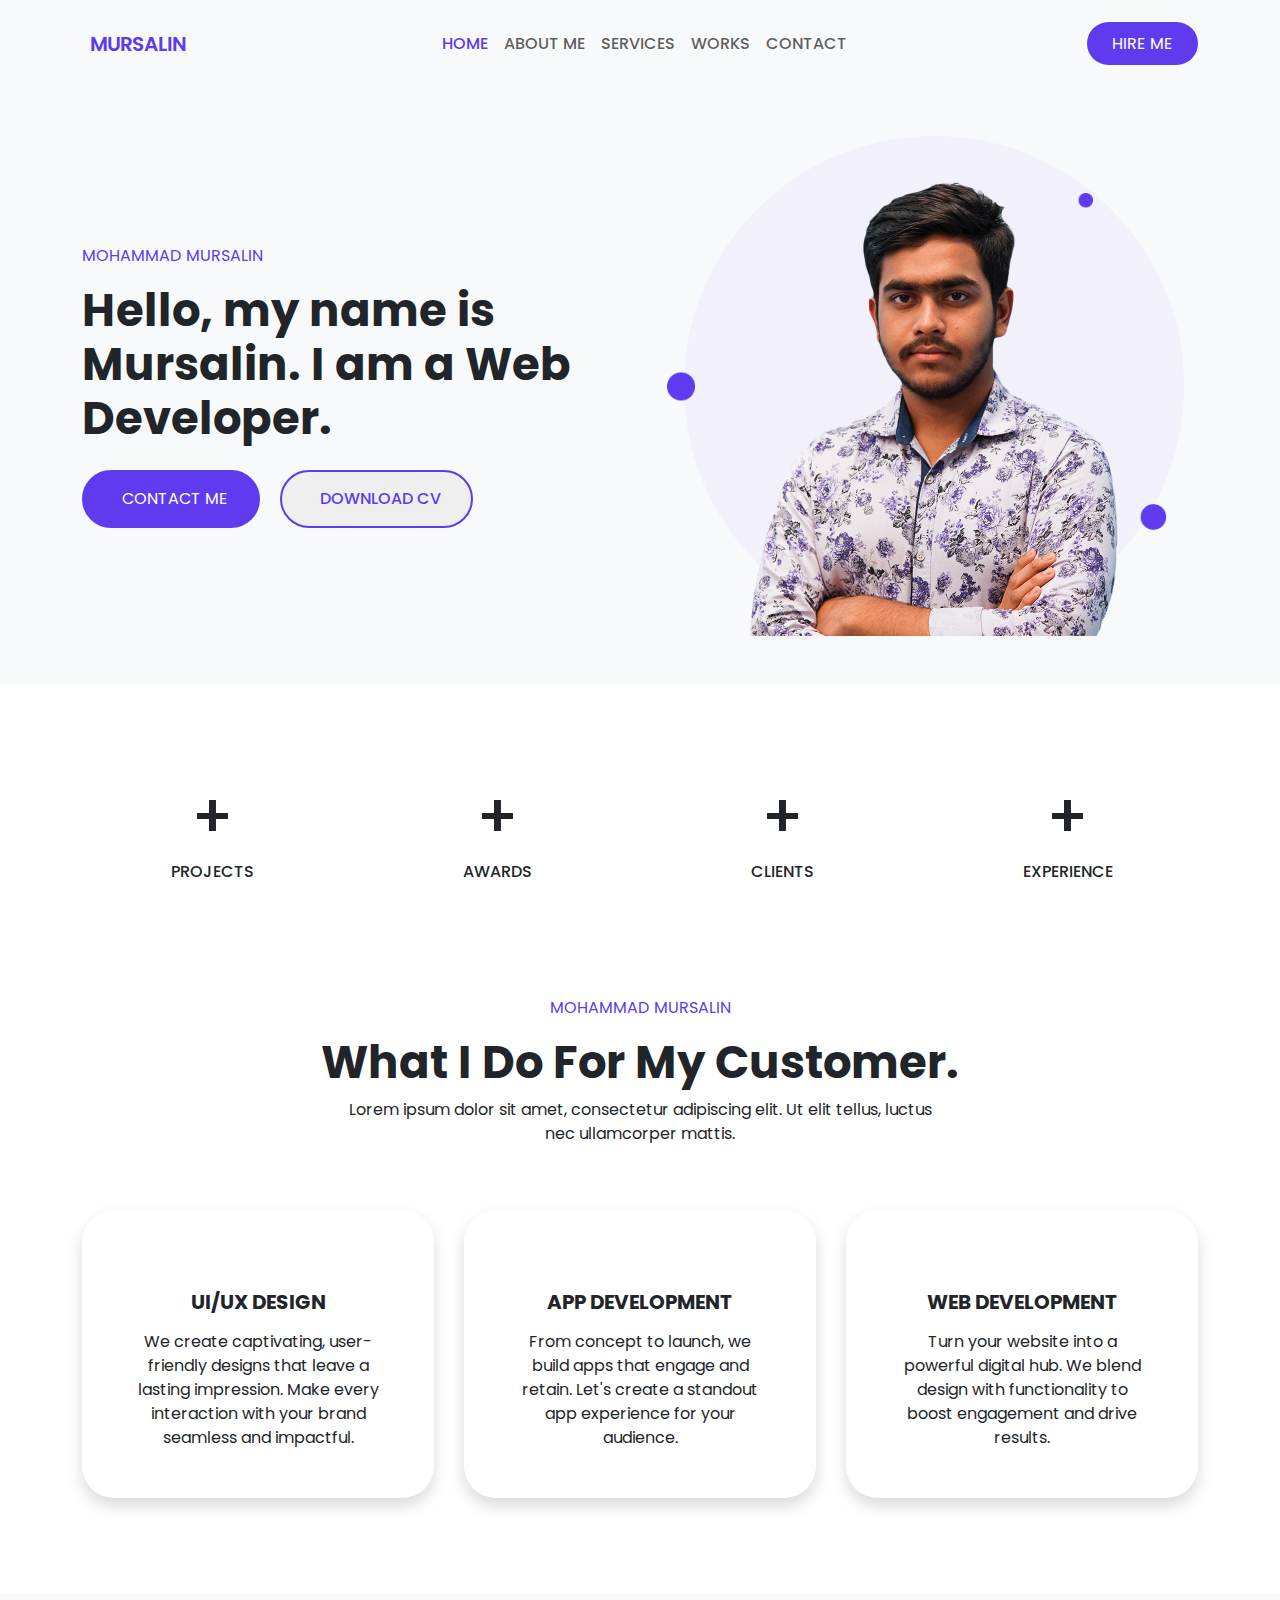
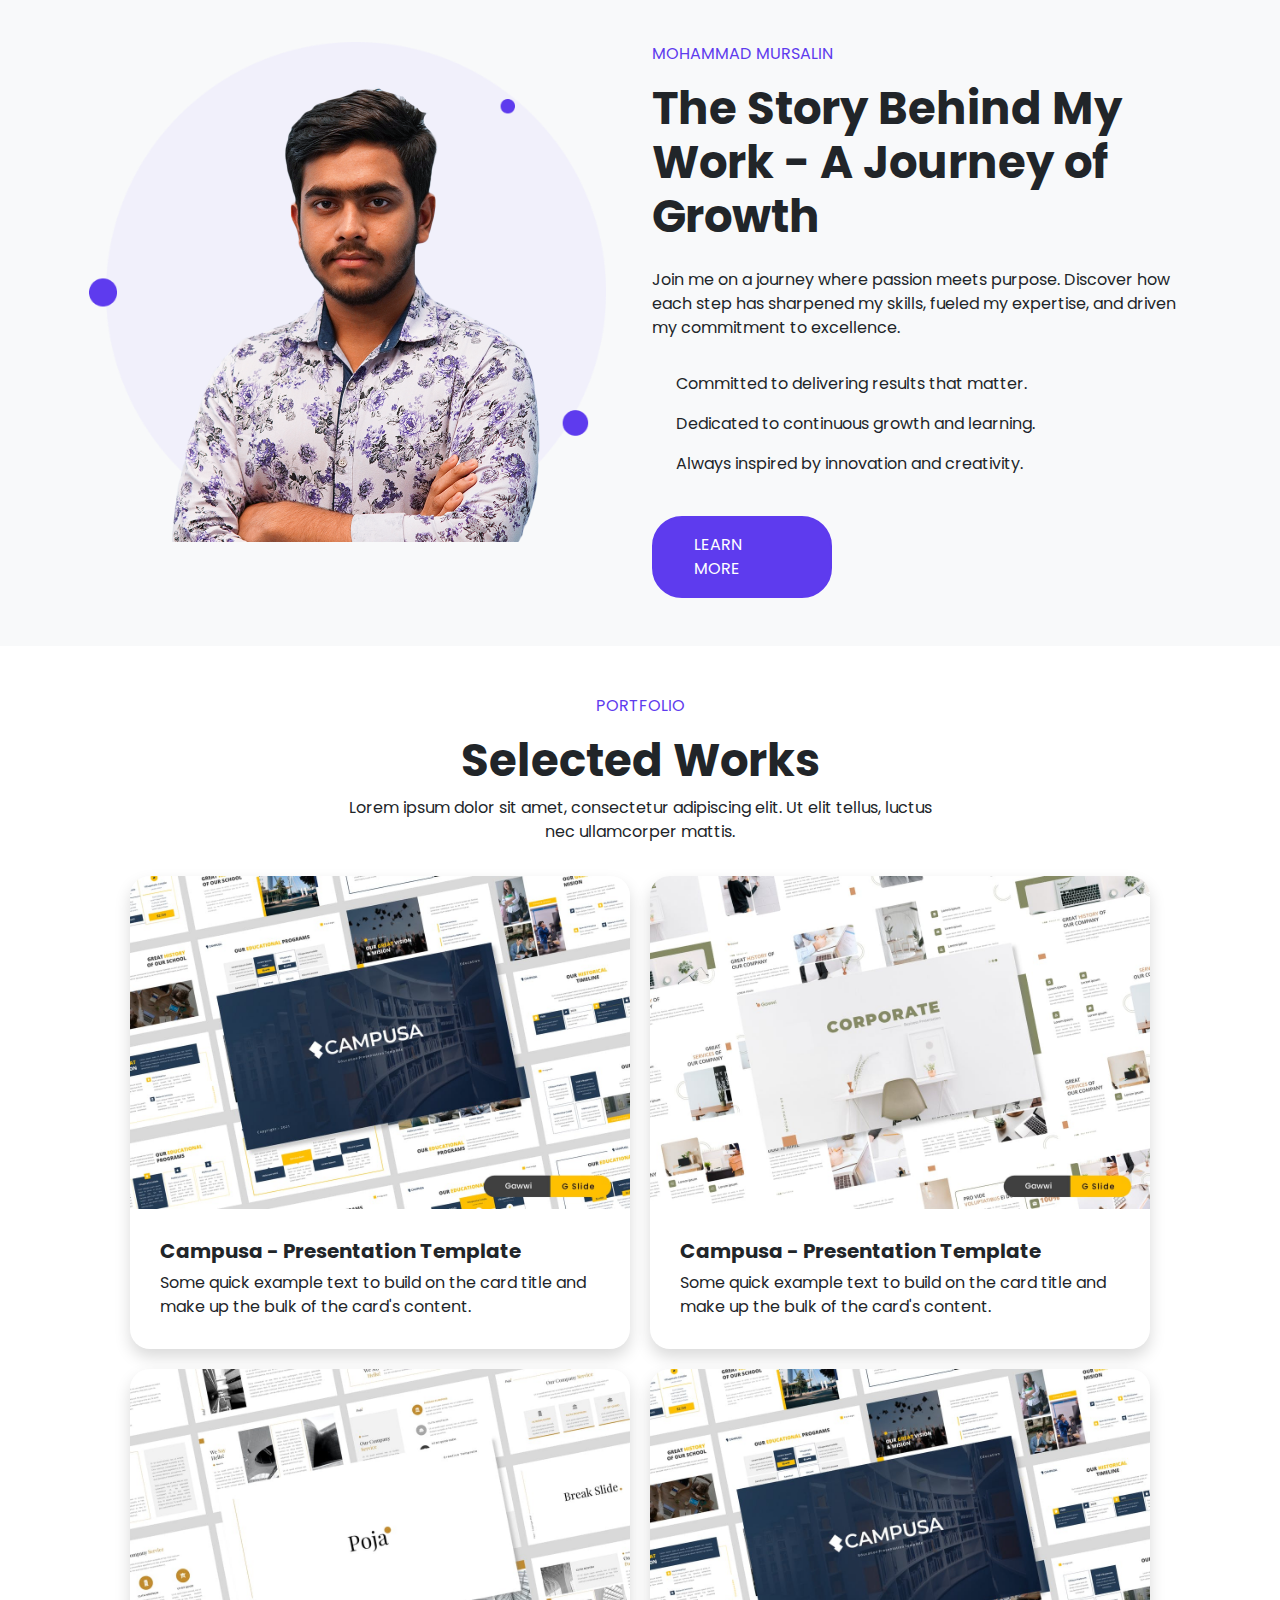
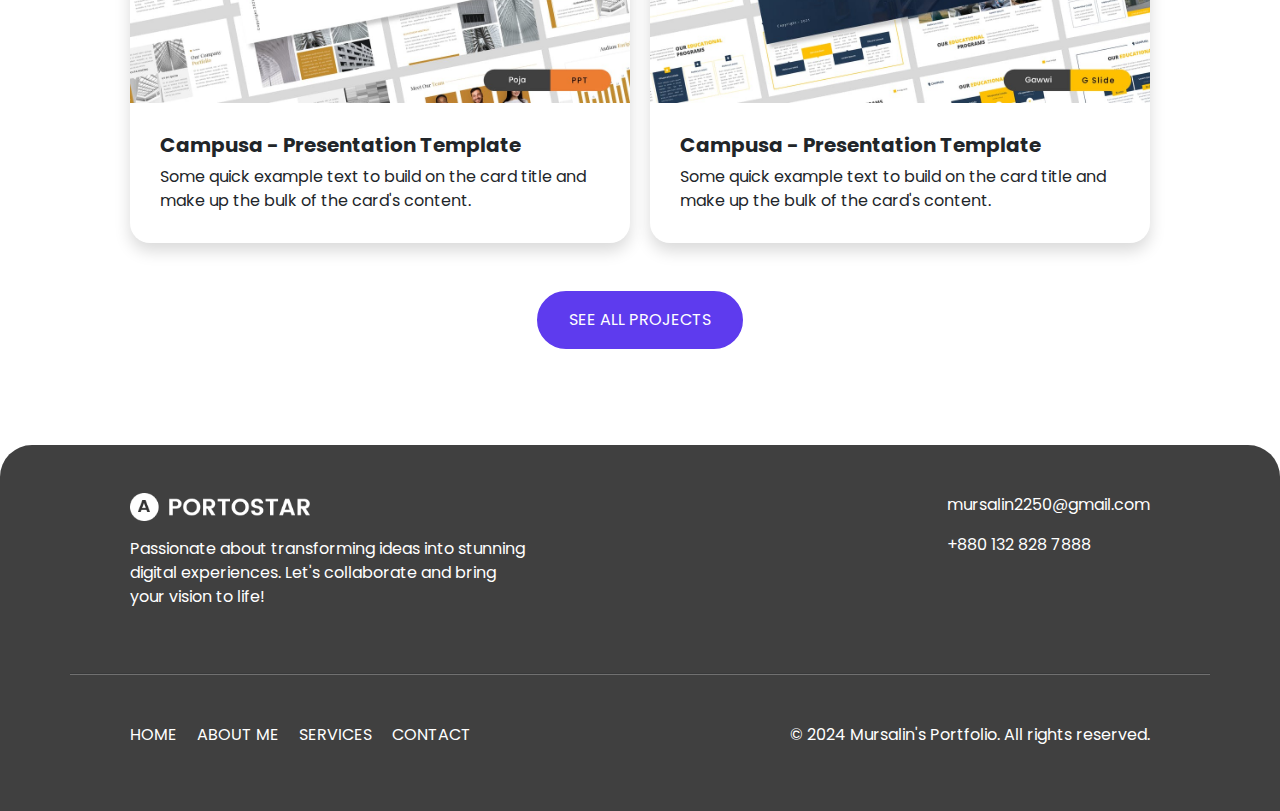
==== index.html @ ef300807 "Add files via upload" ====
<!DOCTYPE html>
<html lang="en">
<head>
    <meta charset="UTF-8">
    <meta name="viewport" content="width=device-width, initial-scale=1.0">
    <title>Welcome to Mursalin's Portfolio - Home</title>
    <link rel="stylesheet" href="style.css">
    <link rel="stylesheet" href="https://cdnjs.cloudflare.com/ajax/libs/font-awesome/6.6.0/css/all.min.css" integrity="sha512-Kc323vGBEqzTmouAECnVceyQqyqdsSiqLQISBL29aUW4U/M7pSPA/gEUZQqv1cwx4OnYxTxve5UMg5GT6L4JJg==" crossorigin="anonymous" referrerpolicy="no-referrer" />
    <link rel="preconnect" href="https://fonts.googleapis.com">
    <link rel="preconnect" href="https://fonts.gstatic.com" crossorigin>
    <link href="https://fonts.googleapis.com/css2?family=Inter:ital,opsz,wght@0,14..32,100..900;1,14..32,100..900&family=Poppins:ital,wght@0,100;0,200;0,300;0,400;0,500;0,600;0,700;0,800;0,900;1,100;1,200;1,300;1,400;1,500;1,600;1,700;1,800;1,900&display=swap" rel="stylesheet">
    <link href="https://cdn.jsdelivr.net/npm/bootstrap@5.3.3/dist/css/bootstrap.min.css" rel="stylesheet" integrity="sha384-QWTKZyjpPEjISv5WaRU9OFeRpok6YctnYmDr5pNlyT2bRjXh0JMhjY6hW+ALEwIH" crossorigin="anonymous">
</head>
<body>
    <nav class="navbar navbar-expand-lg py-4 bg-body-tertiary ">
        <div class="container">
        <a class="navbar-brand d-flex align-items-center" href="index.html" style="font-weight: 600; color: #5E3BEE;"><i class="fa-brands fa-monero fs-3 pe-2"></i> MURSALIN</a>
            <button class="navbar-toggler shadow-none border-0" type="button" data-bs-toggle="collapse" data-bs-target="#navbarSupportedContent" aria-controls="navbarSupportedContent" aria-expanded="false" aria-label="Toggle navigation">
            <img src="images/menu.png" alt="" style="width: 25px;">
            </button>
            <div class="collapse navbar-collapse" id="navbarSupportedContent">
            <ul class="navbar-nav mx-auto mb-2 mb-lg-0">
                <li class="nav-item">
                <a class="nav-link active" aria-current="page" href="index.html">HOME</a>
                </li>
                <li class="nav-item">
                <a class="nav-link" href="about.html">ABOUT ME</a>
                </li>
                <li class="nav-item">
                <a class="nav-link" href="service.html">SERVICES</a>
                </li>
                <li class="nav-item">
                <a class="nav-link" href="work.html">WORKS</a>
                </li>
                <li class="nav-item">
                <a class="nav-link" href="contact.html">CONTACT</a>
                </li>
            </ul>
            <div>
                <a href="contact.html" class="hire-btn"> HIRE ME <i class="fa-solid fa-paper-plane"></i></a>
            </div>
            </div>
        </div>
    </nav>
    <header class="py-5 mb-5 bg-body-tertiary">
        <div class="container">
            <div class="row align-items-center justify-content-center">
                <div class="col-lg-6 col-md-12 col-sm-12 d-flex flex-column">
                    <p class="title">MOHAMMAD MURSALIN</p>
                    <h1>Hello, my name is Mursalin. I am a Web Developer.</h1>
                    <div class="header-btn d-flex flex-wrap pt-3" style="gap: 20px;">
                        <a href="contact.html" class="btn-1"><i class="fa-regular fa-envelope pe-2"></i> CONTACT ME</a>
                        <button type="submit" onclick="window.open('Mursalin\'s CV.pdf')" class="btn-2" style="transition: .5s;"></i> <i class="fa-solid fa-file-arrow-down pe-2"></i> DOWNLOAD CV</button>
                    </div>
                </div>
                <div class="col-lg-6 col-md-12 col-sm-12">
                    <div class="background d-flex align-items-center justify-content-center self-image">
                        <img src="images/Mursalin_PNG.png" alt="">
                    </div>
                </div>
            </div>
        </div>
    </header>
    
    <div class="glory py-5">
        <div class="container">
            <div class="row text-center">
                <div class="col">
                    <div class="counter d-flex flex-column align-items-center">
                        <div class="d-flex align-items-center">
                            <h2 class="timer count-title count-number" data-to="100" data-speed="1500"></h2>
                            <h2 style="font-size: 60px;">+</h2>
                        </div>
                        <p class="count-text ">PROJECTS</p>
                    </div>
                </div>
                <div class="col">
                    <div class="counter d-flex flex-column align-items-center">
                        <div class="d-flex align-items-center">
                            <h2 class="timer count-title count-number" data-to="40" data-speed="1500"></h2>
                            <h2 style="font-size: 60px;">+</h2>
                        </div>
                        <p class="count-text ">AWARDS</p>
                    </div>
                </div>
                <div class="col">
                    <div class="counter d-flex flex-column align-items-center">
                        <div class="d-flex align-items-center">
                            <h2 class="timer count-title count-number" data-to="70" data-speed="1500"></h2>
                            <h2 style="font-size: 60px;">+</h2>
                        </div>
                        <p class="count-text ">CLIENTS  </p>
                    </div>
                </div>
                <div class="col">
                    <div class="counter d-flex flex-column align-items-center">
                        <div class="d-flex align-items-center">
                            <h2 class="timer count-title count-number" data-to="10" data-speed="1500"></h2>
                            <h2 style="font-size: 60px;">+</h2>
                        </div>
                        <p class="count-text">EXPERIENCE</p>
                    </div>
                </div>
            </div>
        </div>
    </div>
    <div class="services text-center py-5">
        <div class="container">
            <div class="row justify-content-center">
                <div class="title-head d-flex flex-column align-items-center">
                    <p class="title">MOHAMMAD MURSALIN</p>
                    <h1>What I Do For My Customer.</h1>
                    <p>Lorem ipsum dolor sit amet, consectetur adipiscing elit. Ut elit tellus, luctus nec ullamcorper mattis.</p>
                </div>
                <div class="d-flex flex-wrap my-5 services-card" style="gap: 30px;">
                    <div class="card-body d-flex flex-column align-items-center p-5 shadow rounded-5">
                        <i class="fa-brands fa-uikit fs-1 my-3" style="color: #5E3BEE;"></i>
                        <h5 class="card-title text-center fw-bold mb-3">UI/UX DESIGN</h5>
                        <p class="card-text text-center">We create captivating, user-friendly designs that leave a lasting impression. Make every interaction with your brand seamless and impactful.</p>
                    </div>
                    <div class="card-body d-flex flex-column align-items-center p-5 shadow rounded-5">
                        <i class="fa-solid fa-terminal fs-1 my-3" style="color: #5E3BEE;"></i>
                        <h5 class="card-title text-center fw-bold mb-3">APP DEVELOPMENT</h5>
                        <p class="card-text text-center">From concept to launch, we build apps that engage and retain. Let's create a standout app experience for your audience.</p>
                    </div>
                    <div class="card-body d-flex flex-column align-items-center p-5 shadow rounded-5">
                        <i class="fa-solid fa-code fs-1 my-3" style="color: #5E3BEE;"></i>
                        <h5 class="card-title text-center fw-bold mb-3">WEB DEVELOPMENT</h5>
                        <p class="card-text text-center">Turn your website into a powerful digital hub. We blend design with functionality to boost engagement and drive results.</p>
                    </div>
                </div>
            </div>
        </div>
    </div>
    <div class="about py-5 bg-body-tertiary">
        <div class="container">
            <div class="row">
                <div class="col-lg-6 col-md-12 col-sm-12">
                    <div class="background d-flex align-items-center justify-content-center self-image me-3">
                        <img src="images/Mursalin_PNG.png" alt="">
                    </div>
                </div>
                <div class="col-lg-6 col-md-12 col-sm-12 about-details d-flex flex-column">
                    <p class="title">MOHAMMAD MURSALIN</p>
                    <h1 class="pb-3">The Story Behind My Work - A Journey of Growth</h1>
                    <p class="pb-3">Join me on a journey where passion meets purpose. Discover how each step has sharpened my skills, fueled my expertise, and driven my commitment to excellence.</p>
                    <div class="pb-4">
                        <p class="d-flex"><i class="fa-solid fa-circle-check pe-4 fs-2" style="color: #5E3BEE;"></i> Committed to delivering results that matter.</p>
                        <p class="d-flex"><i class="fa-solid fa-circle-check pe-4 fs-2" style="color: #5E3BEE;"></i> Dedicated to continuous growth and learning.</p>
                        <p class="d-flex"><i class="fa-solid fa-circle-check pe-4 fs-2" style="color: #5E3BEE;"></i> Always inspired by innovation and creativity.</p>
                    </div>
                    <a href="about.html" class="btn-1" style="padding: 15px 40px; width: 180px;">LEARN MORE</a>
                </div>
            </div>
        </div>
    </div>
    <div class="portfolio bg-body-light py-5">
        <div class="container">
            <div class="row">
                <div class="title-head d-flex flex-column align-items-center">
                    <p class="title">PORTFOLIO</p>
                    <h1 class="text-center">Selected Works</h1>
                    <p class="text-center">Lorem ipsum dolor sit amet, consectetur adipiscing elit. Ut elit tellus, luctus nec ullamcorper mattis.</p>
                </div>
                <div class="portfolio-card d-flex flex-wrap align-items-center justify-content-center pt-3" style="gap: 20px;">
                    <div class="card border-0 shadow" style="width:500px; max-width: 100%;">
                        <img src="images/portfolio 1.jpeg" class="card-img-top" alt="..." style="width: 500px; max-width: 100%;">
                        <div class="card-body">
                            <h5 class="card-title fw-bold">Campusa - Presentation Template
                            </h5>
                            <p class="card-text">Some quick example text to build on the card title and make up the bulk of the card's content.</p>
                        </div>
                    </div>
                    <div class="card border-0 shadow" style="width:500px; max-width: 100%;">
                        <img src="images/portfolio 2.jpeg" class="card-img-top" alt="..." style="width: 500px; max-width: 100%;">
                        <div class="card-body">
                            <h5 class="card-title fw-bold">Campusa - Presentation Template
                            </h5>
                            <p class="card-text">Some quick example text to build on the card title and make up the bulk of the card's content.</p>
                        </div>
                    </div>
                    <div class="card border-0 shadow" style="width:500px; max-width: 100%;">
                        <img src="images/portfolio 3.jpeg" class="card-img-top" alt="..." style="width: 500px; max-width: 100%;">
                        <div class="card-body">
                            <h5 class="card-title fw-bold">Campusa - Presentation Template
                            </h5>
                            <p class="card-text">Some quick example text to build on the card title and make up the bulk of the card's content.</p>
                        </div>
                    </div>
                    <div class="card border-0 shadow" style="width:500px; max-width: 100%;">
                        <img src="images/portfolio 4.jpeg" class="card-img-top" alt="..." style="width: 500px; max-width: 100%;">
                        <div class="card-body">
                            <h5 class="card-title fw-bold">Campusa - Presentation Template
                            </h5>
                            <p class="card-text">Some quick example text to build on the card title and make up the bulk of the card's content.</p>
                        </div>
                    </div>
                </div>
                <div class="d-flex align-items-center justify-content-center">
                    <a href="work.html" class="btn-1 my-5">SEE ALL PROJECTS</a>
                </div>
            </div>
        </div>
    </div>
    


    <footer class="rounded-top-5 py-5" style="background-color: #404040;">
        <div class="container">
            <div class="row">
                <div class="col ">
                    <div class="footer-top d-flex flex-wrap px-5 pb-4">
                        <div class="top-section-one">
                            <img src="images/footer_logo.png" alt="" class="footer-logo pb-3" style="width: 180px;">
                            <p >Passionate about transforming ideas into stunning digital experiences. Let's collaborate and bring your vision to life!</p>
                        </div>
                        <div class="top-section-two">
                            <div class="contact-details">
                                <p class="d-flex align-items-center flex-nowrap"><i class="fa-solid fa-envelope pe-2"></i>mursalin2250@gmail.com</p>
                                <p><i class="fa-solid fa-phone pe-2"></i> +880 132 828 7888</p>
                            </div>
                            <div class="socials">
                                <a href="https://www.facebook.com/mursalin2250" target="blank"><i class="fa-brands fa-facebook-f fs-5 pe-3"></i></a>
                                <a href="https://www.instagram.com/mursalin2250" target="blank"><i class="fa-brands fa-instagram fs-5 pe-3"></i></a>
                                <a href="https://www.linkedin.com/in/mursalin2250" target="blank"><i class="fa-brands fa-linkedin-in fs-5 pe-3"></i></a>
                            </div>
                        </div>
                    </div>
                </div>
                <hr style="background-color: white; height: 2px;" class="my-4">
                <div class="col">
                    <div class="footer-bottom px-5 pt-4">
                        <div class=" footer-nav d-flex flex-wrap  bottom-section">
                            <div class="nav-footer">
                                <ul class="d-flex flex-wrap justify-content-center p-0" style="gap: 20px;">
                                <li><a href="index.html">HOME</a></li>
                                <li><a href="about.html">ABOUT ME</a></li>
                                <li><a href="service.html">SERVICES</a></li>
                                <li><a href="contact.html">CONTACT</a></li>
                                </ul>
                            </div>
                            <p>&copy 2024 Mursalin's Portfolio. All rights reserved.</p>
                        </div>
                    </div>
                </div>
            </div>
        </div>
    </footer>

    <script src="https://code.jquery.com/jquery-3.7.1.js" integrity="sha256-eKhayi8LEQwp4NKxN+CfCh+3qOVUtJn3QNZ0TciWLP4=" crossorigin="anonymous"></script>
    <script src="https://cdn.jsdelivr.net/npm/bootstrap@5.3.3/dist/js/bootstrap.bundle.min.js" integrity="sha384-YvpcrYf0tY3lHB60NNkmXc5s9fDVZLESaAA55NDzOxhy9GkcIdslK1eN7N6jIeHz" crossorigin="anonymous"></script>
    <script src="main.js"></script>
</body>
</html>
---- style.css ----
*{
    margin: 0px;
    padding: 0px;
    box-sizing: border-box;
    font-family: poppins,sans-serif;
}

a{
    text-decoration: none !important;
}

ul{
    list-style-type: none;
}
.title{
    color: #5E3BEE;
}
.nav-link{
    font-weight: 500 !important;
    transition: .5s !important;
}

.nav-link:hover{
    color: #5E3BEE !important;
}

.active{
    color: #5E3BEE !important;
}

.hire-btn{
    color: white;
    background-color: #5E3BEE;
    padding: 10px 25px;
    border-radius: 30px;
}

h1{
    font-weight: 700 !important;
    font-size:45px !important;
}

.btn-1{
    background-color:#5E3BEE;
    color: white;
    padding: 15px 30px;
    border: 2px solid #5E3BEE;
    border-radius: 30px;
}

.btn-2{
    color:#5E3BEE;
    font-weight: 500;
    padding: 15px 30px;
    border: 2px solid #5E3BEE;
    border-radius: 30px;
}

.btn-2:hover{
    background: #5E3BEE;
    color: #ffff;
}

.background{
    
    background-image: url(images/group-ellipse.png);
    background-repeat: no-repeat;
    background-position: center;
    background-size:contain;
}

.self-image img{
    width: 500px;
    max-width: 100%;
    
}

.count-title {
    font-size: 60px;
    font-weight: 600;
    text-align: center;
}

.count-text {

    font-weight: 500;
    text-align: center;
}
.card{
    border-radius: 20px !important;
}
.card img{
    border-radius: 20px 20px 0px 0px;
}
.card-body{
    padding: 30px !important;
}



footer p, footer a{
    color: white;
    transition: .5s;
}
.footer-nav,.footer-top{
    justify-content:space-between;
}

footer a:hover{
    color: rgb(180, 180, 180);
}


@media (min-width: 992px) {
    .top-section-one{
        width: 400px;
    }
    .title-head p:nth-last-of-type(1){
        width: 600px;
    }
    .services-card > .card-body > p {
        width: 250px;
    }
}

@media (max-width: 992px) {
    .nav-link:hover{
        color: #ffff !important;
        background-color: #5E3BEE;
        padding-left: 20px;
        
    }
    .hire-btn{
        display: none;
    }
    header .row{
        gap: 40px;
        text-align: center;
    }
    .header-btn{
        justify-content: center;
    }
    .about-details{
        align-items: center;
        text-align: center;
    }
    footer, .footer-nav, .footer-top{
        text-align: center;
        justify-content: center !important;
        align-items: center !important;
    }
}
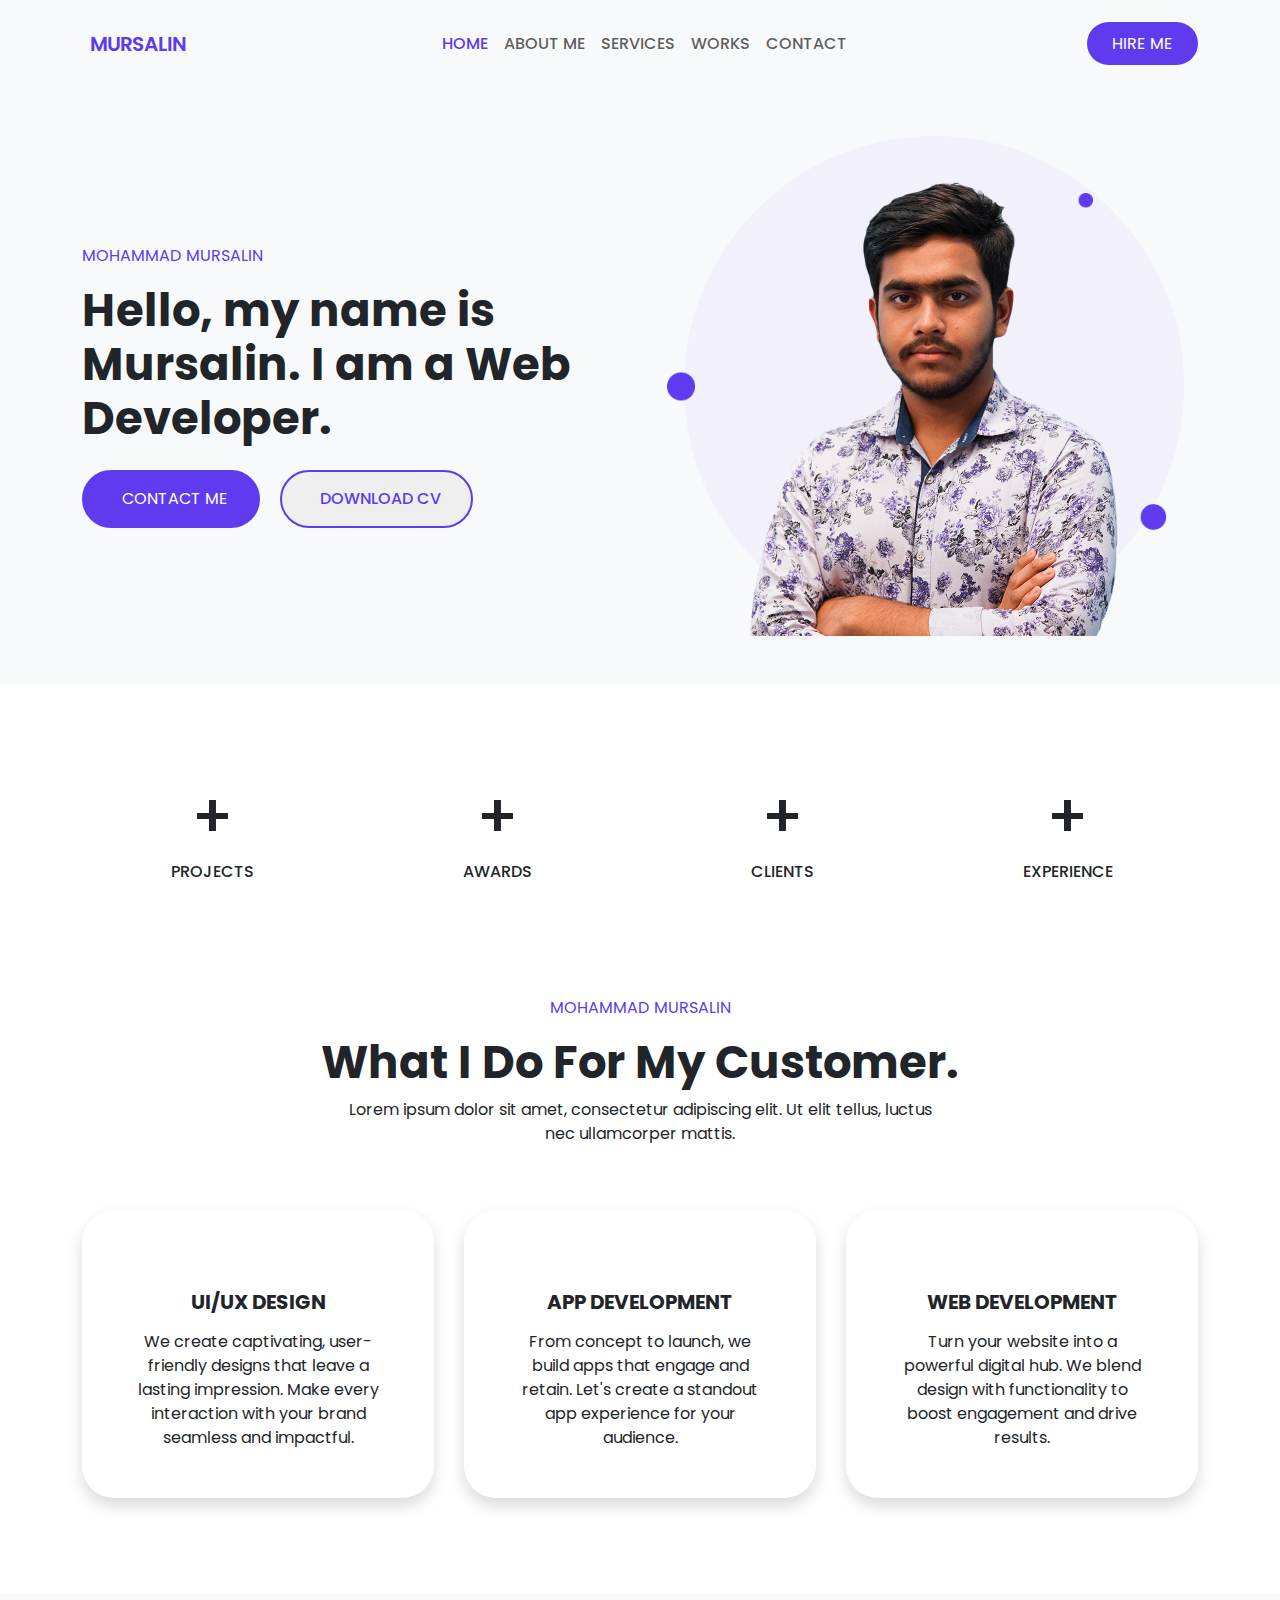
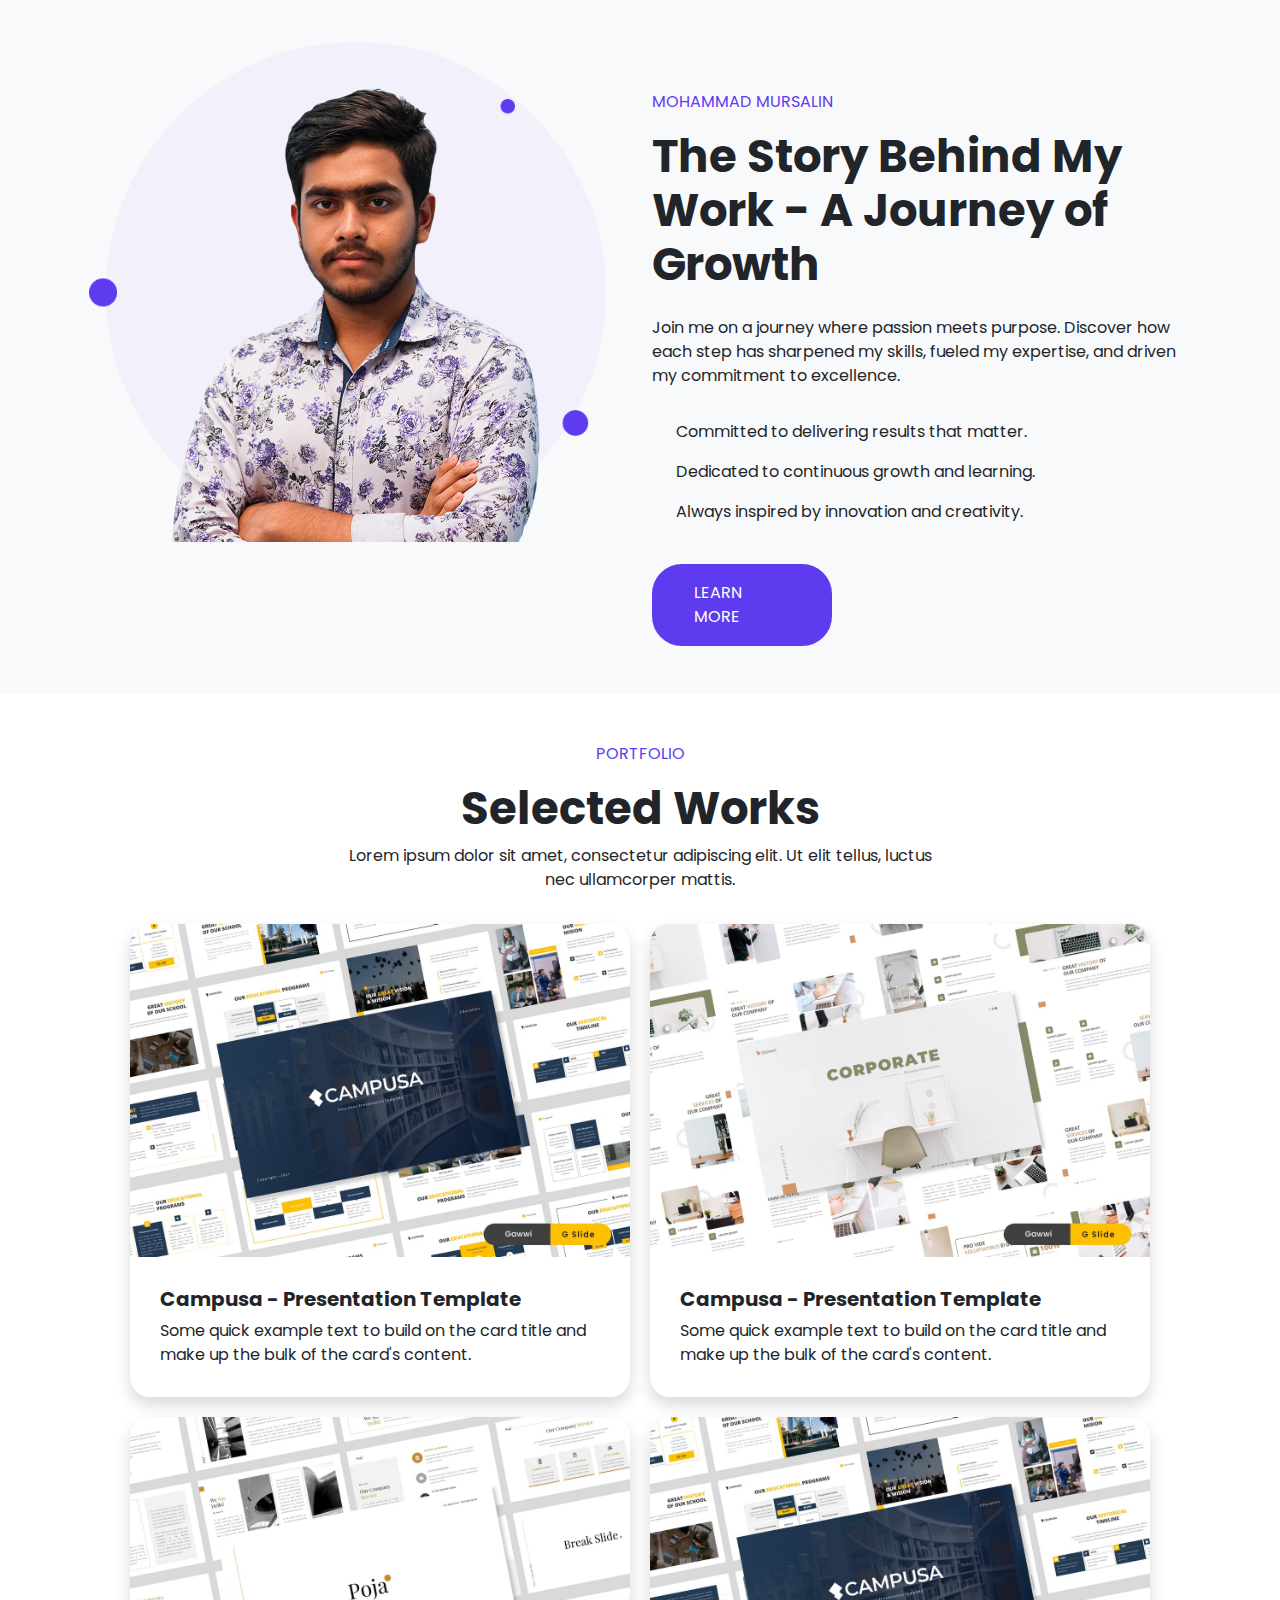
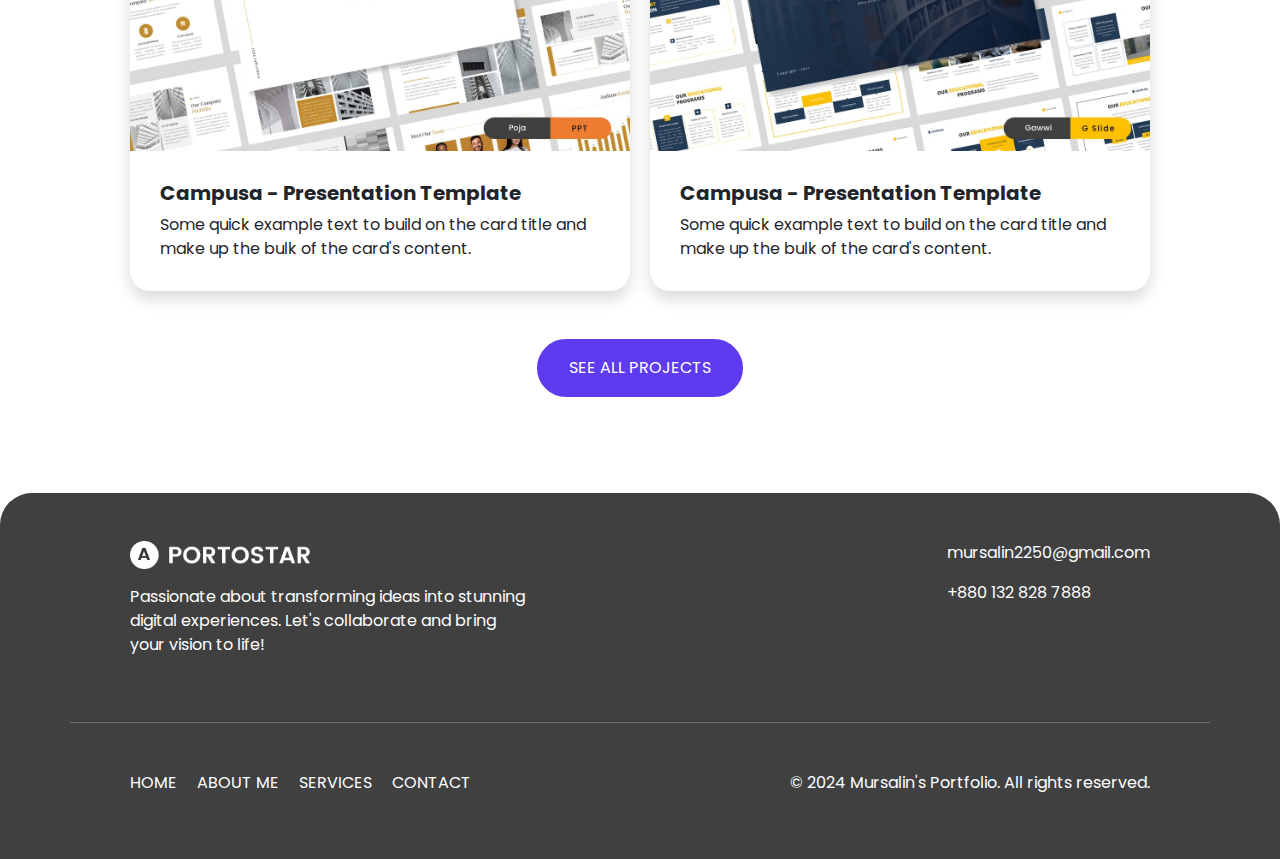
==== commit 21a7848b: "Update index.html" ====
--- a/index.html
+++ b/index.html
@@ -140,7 +140,7 @@
                         <img src="images/Mursalin_PNG.png" alt="">
                     </div>
                 </div>
-                <div class="col-lg-6 col-md-12 col-sm-12 about-details d-flex flex-column">
+                <div class="col-lg-6 col-md-12 col-sm-12 about-details d-flex flex-column mt-5">
                     <p class="title">MOHAMMAD MURSALIN</p>
                     <h1 class="pb-3">The Story Behind My Work - A Journey of Growth</h1>
                     <p class="pb-3">Join me on a journey where passion meets purpose. Discover how each step has sharpened my skills, fueled my expertise, and driven my commitment to excellence.</p>
@@ -251,4 +251,4 @@
     <script src="https://cdn.jsdelivr.net/npm/bootstrap@5.3.3/dist/js/bootstrap.bundle.min.js" integrity="sha384-YvpcrYf0tY3lHB60NNkmXc5s9fDVZLESaAA55NDzOxhy9GkcIdslK1eN7N6jIeHz" crossorigin="anonymous"></script>
     <script src="main.js"></script>
 </body>
-</html>+</html>
